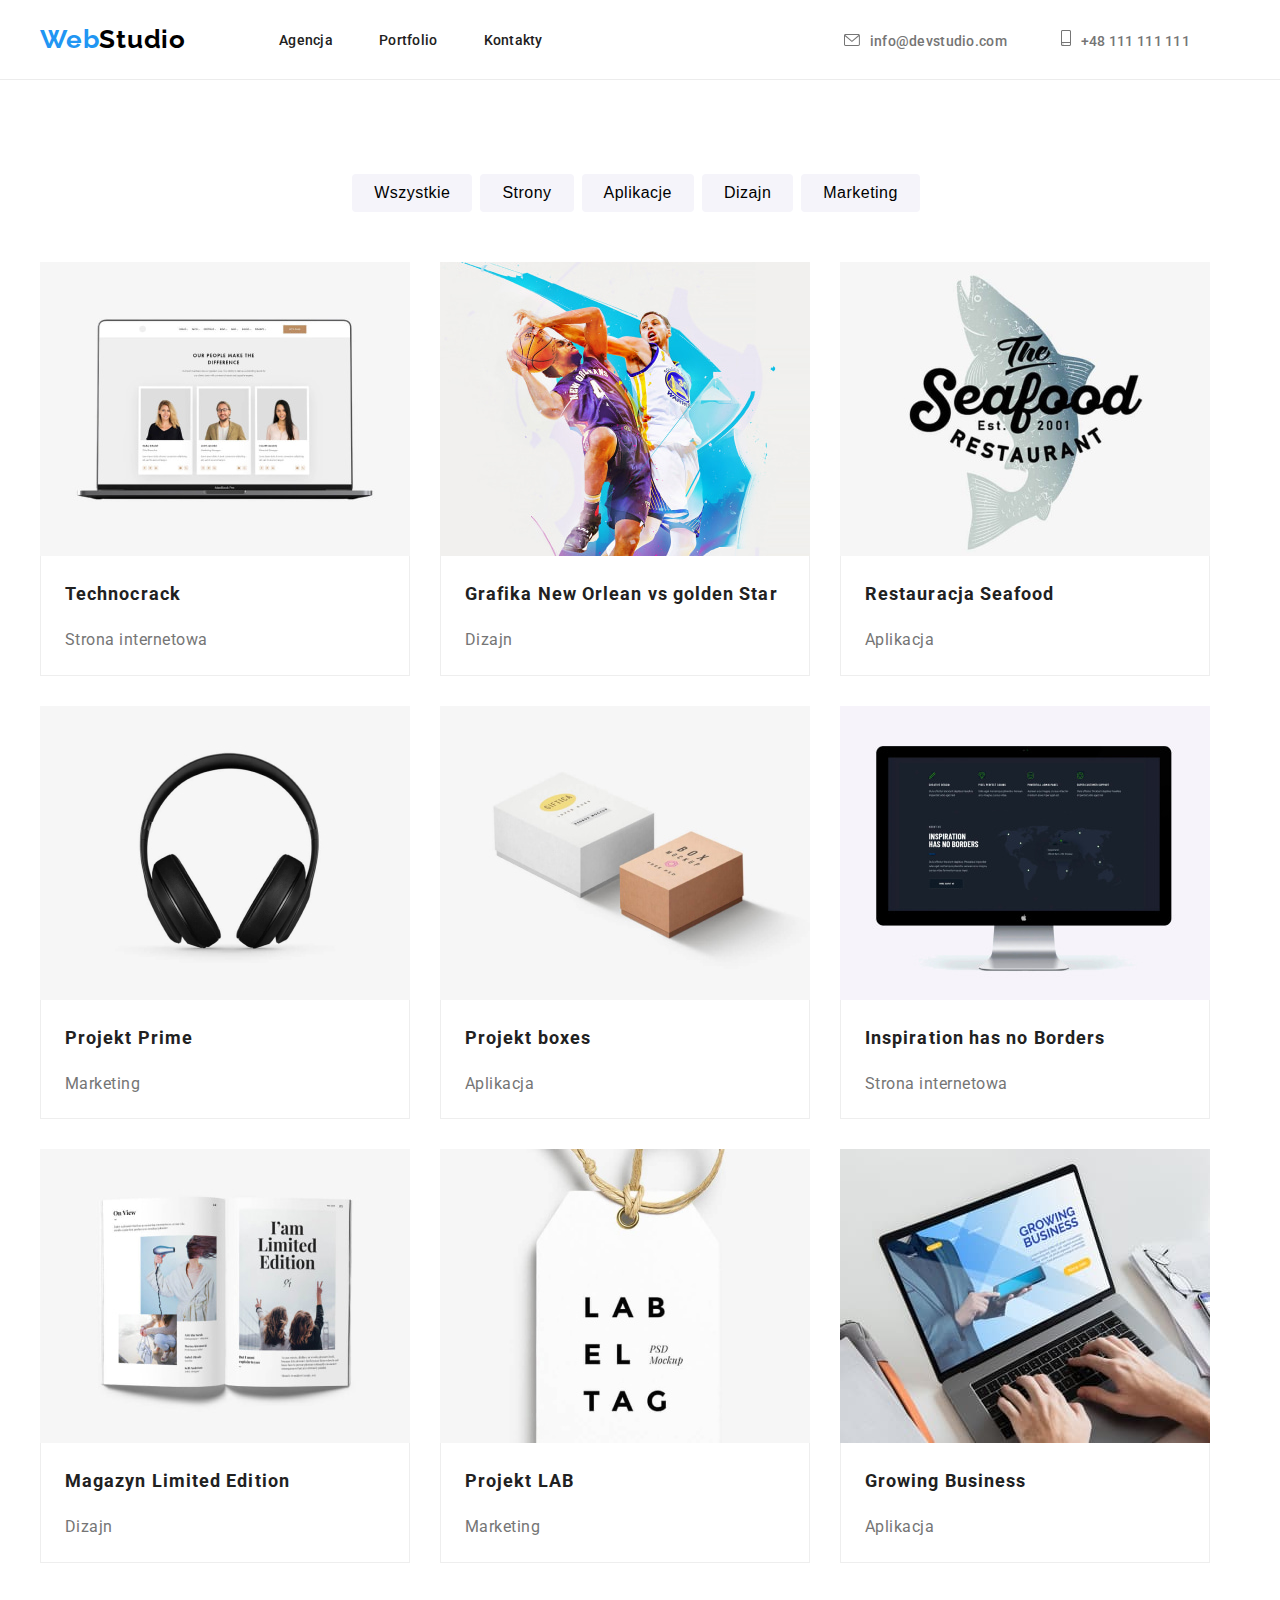
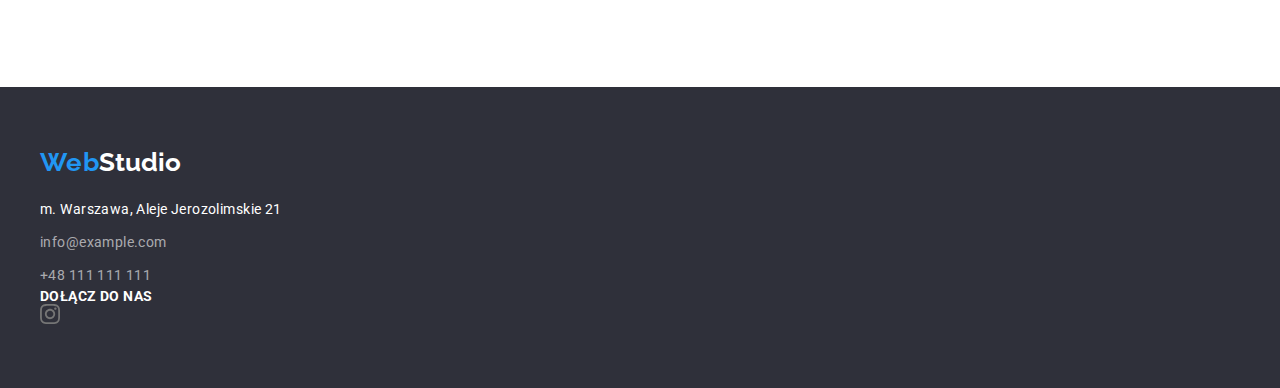
==== portfolio.html @ 7cba8c5f "first version" ====
<!DOCTYPE html>
<html lang="en">
<head>
    <meta charset="UTF-8">
    <meta http-equiv="X-UA-Compatible" content="IE=edge">
    <meta name="viewport" content="width=device-width, initial-scale=1.0">
    <link rel="preconnect" href="https://fonts.googleapis.com">
    <link rel="preconnect" href="https://fonts.gstatic.com" crossorigin>
    <link href="https://fonts.googleapis.com/css2?family=Raleway:wght@700&family=Roboto:wght@400;500;700;900&display=swap"
        rel="stylesheet">
    <link rel="stylesheet" href="https://cdnjs.cloudflare.com/ajax/libs/modern-normalize/2.0.0/modern-normalize.min.css"
        integrity="sha512-4xo8blKMVCiXpTaLzQSLSw3KFOVPWhm/TRtuPVc4WG6kUgjH6J03IBuG7JZPkcWMxJ5huwaBpOpnwYElP/m6wg=="
        crossorigin="anonymous" referrerpolicy="no-referrer" />
        <style>
           body {
                font-family: 'Roboto', sans-serif;
                color: rgba(33, 33, 33, 1)
            }
        </style> 
    <title>Portfolio</title>
    <link href="./css/styles.css" rel="stylesheet">
</head>
<body>
    <header class="header-line">
        <div class="container">
        <div class="menu-container">
<nav class="menu-nav">
    <a href="./index.html" class="link"><span class="logo">Web</span><span class="logo-header">Studio</span></a>
    <ul class="menu-nav-list list">
        <li class="menu-nav-item"><a href="./index.html" class="menu-nav-link">Agencja</a></li>
        <li class="menu-nav-item"><a href="./portfolio.html" class="menu-nav-link">Portfolio</a></li>
        <li class="menu-nav-item"><a href="#" class="menu-nav-link">Kontakty</a></li>
    </ul>
</nav>
<ul class="menu-contact list">
<li class="menu-contact-item">
<a href="mailto:info@devstudio.com" class="menu-contact-link">
<svg class="menu-icon" width="16" height="12">
    <use href="/images/icons.svg#icon-envelope"></use>
</svg>info@devstudio.com</a>
</li>

<li class="menu-contact-item">
    <a href="tel:+48111111111" class="menu-contact-link">
<svg class="menu-icon" width="10" height="16">
    <use href="./images/icons.svg#icon-smartphone"></use>
    </svg>+48 111 111 111</a>
</li>
</ul>
</div>
     </div>
</header>
<!--hero -->
    <main>  
        <div class="container">
        <section class="portfolio-img section">
        <div class="buttons">
            <ul class="button-nav list">
                <li class="button-item"><button type="button" class="buttons-portfolio">Wszystkie</button></li>
                <li class="button-item"><button type="button" class="buttons-portfolio">Strony</button></li>
                <li class="button-item"><button type="button" class="buttons-portfolio">Aplikacje</button></li>
                <li class="button-item"><button type="button" class="buttons-portfolio">Dizajn</button></li>
                <li class="button-item"><button type="button" class="buttons-portfolio">Marketing</button></li>
            </ul>
</div>
<ul class="site-navigation list">
    <li>
        <figure class="portfolio-img-containers list">
        <img src="./images/header/technocrack.jpg" alt="laptop" width="370" height="294">
        <figcaption class="figcaption-item"> 
        <h3 class="figcaption-title">Technocrack</h3>
            <p class="paragraph-portfolio">Strona internetowa</p>
            </figcaption>
            </figure>
    </li>
    <li>
        <figure class="portfolio-img-containers list">
        <img src="./images/header/graphic.jpg" alt="grafika" width="370" height="294">
        <figcaption class="figcaption-item">
            <h3 class="figcaption-title">Grafika New Orlean vs golden Star</h3>
            <p class="paragraph-portfolio">Dizajn</p>
            </figcaption>
            </figure>
    </li>
    <li>
        <figure class="portfolio-img-containers list">
        <img src="./images/header/seafood.jpg" alt="logo restauracji" width="370" height="294">
        <figcaption class="figcaption-item">
            <h3 class="figcaption-title">Restauracja Seafood</h3>
            <p class="paragraph-portfolio">Aplikacja</p>
            </figcaption>
            </figure>
    </li>
    <li>
    <figure class="portfolio-img-containers list">
        <img src="./images/header/project-prime.jpg" alt="słuchawki" width="370" height="294">
        <figcaption class="figcaption-item">
            <h3 class="figcaption-title">Projekt Prime</h3>
            <p class="paragraph-portfolio">Marketing</p>
            </figcaption>
            </figure>
    </li>
    <li>
        <figure class="portfolio-img-containers list">
        <img src="./images/header/project-boxes.jpg" alt="pudełka" width="370" height="294">
        <figcaption class="figcaption-item">
            <h3 class="figcaption-title">Projekt boxes</h3>
            <p class="paragraph-portfolio">Aplikacja</p>
            </figcaption>
            </figure>
    </li>
    <li>
        <figure class="portfolio-img-containers list">
        <img src="./images/header/inspiration.jpg" alt="monitor" width="370" height="294">
        <figcaption class="figcaption-item">
            <h3 class="figcaption-title">Inspiration has no Borders</h3>
            <p class="paragraph-portfolio">Strona internetowa</p>
            </figcaption>
            </figure>
    </li>
    <li>
        <figure class="portfolio-img-containers list">
        <img src="./images/header/magazyn.jpg" alt="ksiąźka" width="370" height="294">
        <figcaption class="figcaption-item">
            <h3 class="figcaption-title">Magazyn Limited Edition</h3>
           <p class="paragraph-portfolio">Dizajn</p>
            </figcaption>
            </figure>
    </li>
    <li>
        <figure class="portfolio-img-containers list">
        <img src="./images/header/project.jpg" alt="logo na kartce" width="370" height="294">
        <figcaption class="figcaption-item">
            <h3 class="figcaption-title">Projekt LAB</h3>
            <p class="paragraph-portfolio">Marketing</p>
            </figcaption>
            </figure>
    </li>
    <li>
        <figure class="portfolio-img-containers list">
        <img src="./images/header/growing.jpg" alt="pisanie na laptopie" width="370" height="294">
        <figcaption class="figcaption-item">
            <h3 class="figcaption-title">Growing Business</h3>
            <p class="paragraph-portfolio">Aplikacja</p>
            </figcaption>
            </figure>
    </li>
</ul>
    </section>
    
    </main>
    <footer>
        <div class="container">
        <a href="./index.html"><span class="logo">Web</span><span class="logo-footer">Studio</span></a>
        <address>
        <ul class="footer-contact">
            <li class="footer-item"><a href="https://goo.gl/maps/dJ92y6GsQ9tfoDRQ7" class="last-line-adress" target="_blank">m. Warszawa, Aleje Jerozolimskie 21</a></li>
            <li class="footer-item"><a href="mailto:info@example.com" class="last-line">info@example.com</a></li>
            <li class="footer-item"><a href="tel:+48111111111" class="last-line">+48 111 111 111</a></li>
        </ul>
    </address>
    <div class="join-us">DOŁĄCZ DO NAS</div>
    <svg class="menu-icon" width="20" height="20">
        <use href="/images/icons.svg#icon-instagram-2"></use>
    </div>
</footer>
</body>
</html>
---- css/styles.css ----
* {
   margin: 0;
   padding: 0;
}

*,
*::before,
*::after {
   box-sizing: border-box;
}

:root {
   --main-background: rgba(255,255,255, 1);
   --focus-color: rgba(33, 150, 243, 1);
   --second-line-color: rgba(117, 117, 117, 1);
   --button-background: rgba(245, 244, 250, 1);
   --footer-color:  rgba(47, 48, 58, 1);
}

.body {
   font-family: 'Roboto', sans-serif;
   color: rgba(33, 33, 33, 1);
   --main-background: rgba(255, 255, 255, 1);
}

   .h1, h2, h3, h4, h5, h6, p {
      margin: 0;
}

.img {
   display: block;
   max-width: 100%;
   height: auto;
}

.list {
   list-style: none;
   padding-left: 0;
   margin: 0;
}

a:link {
   text-decoration: inherit;
}

.container {
max-width: 1200px;
margin: 0 auto;
}

.section {
   padding-top: 94px;
   padding-bottom: 94px;
}

/* nawigacja strony i kontakty =======================*/

.logo {
color: var(--focus-color);
font-family: 'Raleway';
font-weight: 700;
font-size: 26px;
line-height: 1.2;
letter-spacing: 0.03em;
}

.logo-header {
font-family: 'Raleway';
font-weight: 700;
font-size: 26px;
line-height: 1.2;
color: #000000;
letter-spacing: 0.03em;
margin-right: 93px
}

.header-line {
background: var(--main-background);
border-bottom: #ececec solid 1px;
}

.menu-container {
display: flex;
align-items: center;
padding-top: 24px;
padding-bottom: 24px;
}

.menu-nav {
display: flex;
margin-right: auto;
}

.menu-nav-list {
display: flex;
align-items: center;
flex-wrap: wrap;
}

.menu-nav-item {
margin-right: 46px;
display: inline;
}

.menu-contact-item {
margin-right: 50px;
display: inline;
}

.menu-nav-link {
font-weight: 500;
font-size: 14px;
line-height: 1.1;
letter-spacing: 0.02em;
color: #212121;
}

.menu-contact-link {
   text-decoration: inherit;
   font-weight: 500;
   font-size: 14px;
   line-height: 1.1;
   letter-spacing: 0.02em;
   color: var(--second-line-color)
}

   .menu-nav-link:hover, 
   .menu-nav-link:focus,
   .menu-contact-link:hover,
   .menu-contact-link:focus,

.menu-icon {
display: inline-block;
margin-right: 10px;
fill: var(--second-line-color)
}

/* webstudio =====================*/


.hero-container {
   background: var(--footer-color);
   height: 600px;
}

.h1-webstudio {
   font-weight: 900;
   font-size: 44px;
   line-height: 1.4;
   text-align: center;
   letter-spacing: 0.06em;
   white-space: wrap;
   max-width: 696px;
   margin: 0 auto;
   margin-top: 100px;
   color: var(--main-background);
}

.button-webstudio {
font-weight: 700;
font-size: 16px;
line-height: 1.8;
cursor: pointer;
text-align: center;
margin: 0 auto;
margin-top: 30px;
padding: 10px 41px;
letter-spacing: 0.06em;
border-radius: 4px;
box-shadow: 0px 4px 4px rgba(0, 0, 0, 0.15);
background: var(--button-background); 
}

.button-webstudio:hover {
   color: var(--main-background);
   background: var(--focus-color);
}

.button-position {
display: flex;
justify-content: center;
text-align: center;

}

.features {
   padding-bottom: 0;
}

.features-list {
   display: flex;
}

.features-title {
   font-weight: 700;
   font-size: 18px;
   line-height: 1.5;
   letter-spacing: 0.03em;
   margin-bottom: 10px;
}

.features-list {
   display: flex;
}

.features-items {
   margin-right: 30px;
}

.paragraph-index {
font-family: 'Roboto';
   font-style: normal;
   font-weight: 400;
   font-size: 14px;
   line-height: 1.7;
   letter-spacing: 0.03em;
   color: var(--second-line-color)
}

.list-img {
display: flex; 
   }   
/* about + img index ====================================== */

.about-title {
   font-weight: 700;
   font-size: 36px;
   line-height: 1.2;
   text-align: center;
   letter-spacing: 0.03em;
   margin-bottom: 50px;
}

.list-img {
   display: flex;
}

.about-img {
 margin-right: 30px;
list-style-type: none;
}

/* team ====================================== */

.team {
   background: rgba(245, 244, 250, 1);
   align-items: center;
   justify-content: center;
}

.team-title {
font-weight: 700;
   font-size: 36px;
   line-height: 1.7;
   text-align: center;
   letter-spacing: 0.03em;
   margin-bottom: 50px
}

.team-list {
   display: flex
}

.index-team-containers {
margin-right: 30px;
display: flex;
flex-direction: column;
}

.figcaption-team {
box-shadow: 0px 1px 3px rgba(0, 0, 0, 0.12), 
0px 1px 1px rgba(0, 0, 0, 0.14), 
0px 2px 1px rgba(0, 0, 0, 0.2);
border-radius: 0px 0px 4px 4px;
padding-top: 30px;
padding-bottom: 30px
}

.index-team-name {
   font-family: 'Roboto';
   font-weight: 500;
   font-size: 16px;
   line-height: 1.2;
   text-align: center;
   letter-spacing: 0.03em;
}

.index-team-position {
font-family: 'Roboto';
   font-weight: 400;
   font-size: 16px;
   line-height: 1.2;
   text-align: center;
   letter-spacing: 0.03em;
   margin-top: 10px;
   color: var(--second-line-color)
}

/* buttons, img, portfolio ======================*/ 

.paragraph-portfolio {
   font-weight: 400;
   font-size: 16px;
   line-height: 1.8;
   margin-top: 14px;
   letter-spacing: 0.03em;
   color: var(--second-line-color);
   }


.buttons-portfolio {
   font-weight: 500;
   font-size: 16px;
   line-height: 1.6;
   text-align: center;
   letter-spacing: 0.03em;
   margin: 0 auto;
   padding: 6px 22px;
   cursor: pointer;
   border-radius: 4px;
   border: 0;
   background: var(--button-background); 
}

.buttons-portfolio:hover {
   color: var(--main-background);
   background: var(--focus-color);
}

.button-nav {
   display: flex;
   justify-content: center;
   align-items: center;
   flex-wrap: wrap;
   margin-bottom: 50px;
}

.button-item {
   margin-right: 8px;
}

/* portfolio images ============= */

.site-navigation {
   display: flex;
   flex-wrap: wrap;
}

.portfolio-img-containers {
display: flex;
flex-direction: column;
margin-bottom: 30px;
margin-right: 30px;

}
.figcaption-item {
   padding: 20px 24px;
   border-right: 1px solid #eeeeee;
   border-bottom: 1px solid #eeeeee;
   border-left: 1px solid #eeeeee;
}

.figcaption-title {
   font-weight: 700;
   font-size: 18px;
   line-height: 2;
   letter-spacing: 0.06em;
   color: rgba(33, 33, 33, 1)
}

/* stopka =======================================*/


footer {
   background: var(--footer-color);
   padding-top: 60px;
   padding-bottom: 60px;
}

.logo-footer {
   font-family: 'Raleway';
   font-weight: 700;
   font-size: 26px;
   line-height: 1.2;
   letter-spacing: 0,03em;
   color: var(--main-background)
}

.last-line {
font-style: normal;
font-weight: 400;
font-size: 14px;
line-height: 1.7;
letter-spacing: 0.03em;
color: rgba(255, 255, 255, 0.6);
}

.last-line:hover, 
.last-line:focus {
color: var(--focus-color)
}

.last-line-adress {
font-style: normal;
font-weight: 400;
font-size: 14px;
line-height: 1.7;
letter-spacing: 0.03em;
color: var(--main-background);
}

.last-line-adress:hover,
.last-line:focus {
color: var(--focus-color);
   }

.footer-contact {
   margin-top: 20px;
   list-style-type: none;
  
}

.footer-item {
      margin-top: 9px;
   }

.footer-item:first-child {
         margin-top: 0px;
      }

.join-us {
   font-style: normal;
   font-weight: 700;
   font-size: 14px;
   line-height: 16px;
   letter-spacing: 0.03em;
   color: var(--main-background)
}
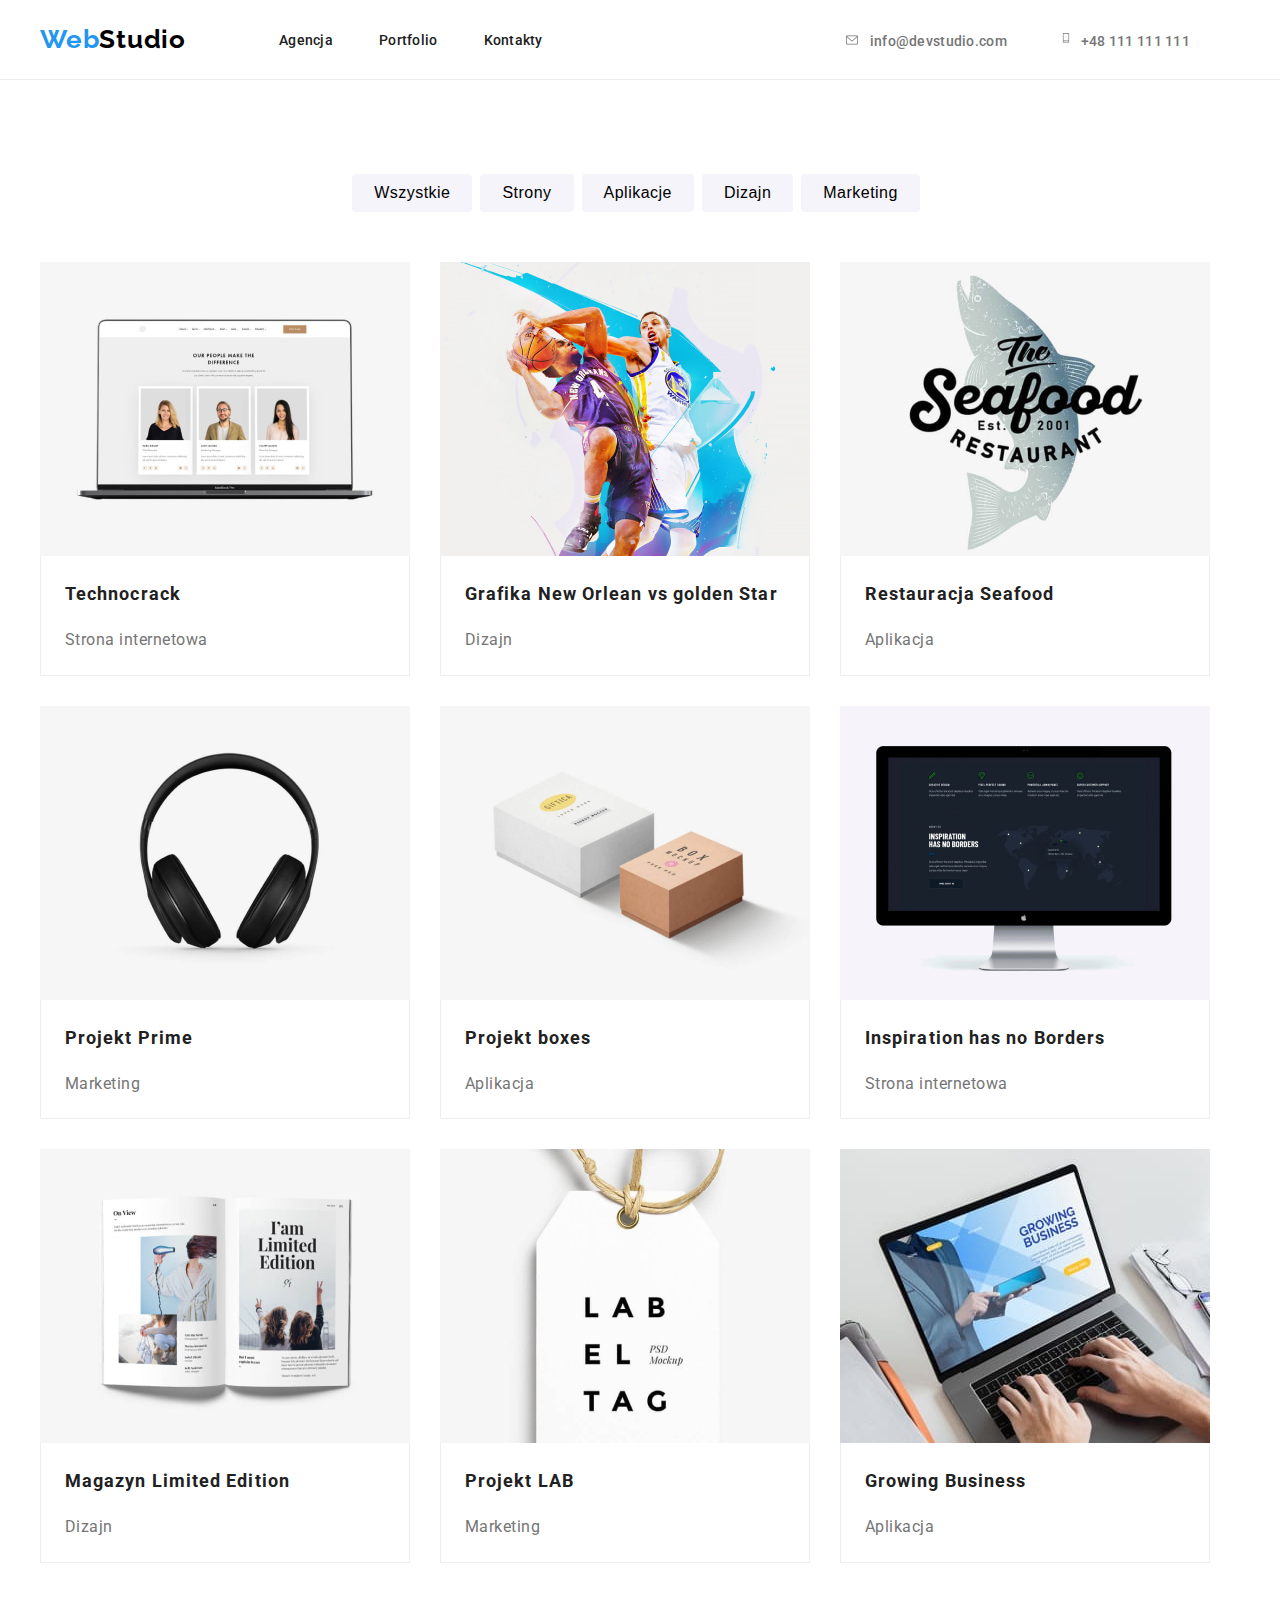
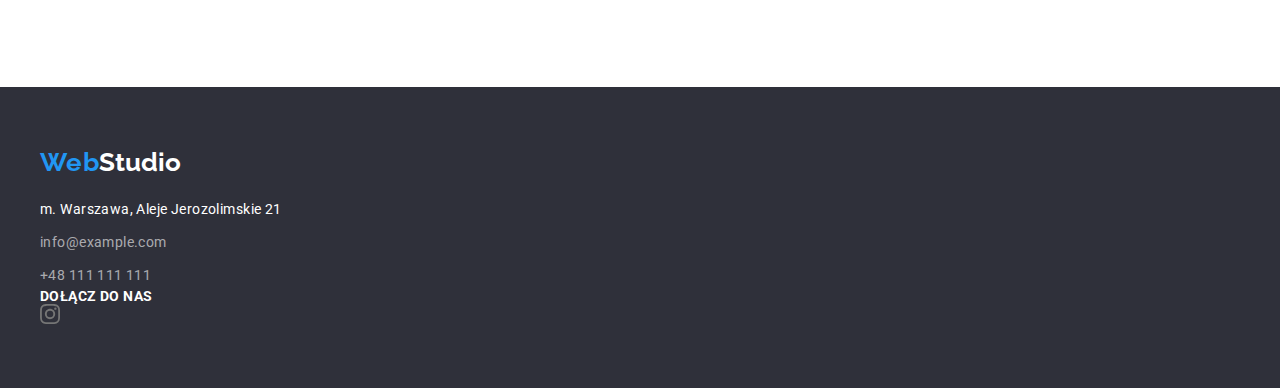
==== commit ac82b8fa: "icons" ====
--- a/portfolio.html
+++ b/portfolio.html
@@ -36,14 +36,14 @@
 <li class="menu-contact-item">
 <a href="mailto:info@devstudio.com" class="menu-contact-link">
 <svg class="menu-icon" width="16" height="12">
-    <use href="/images/icons.svg#icon-envelope"></use>
+    <use href="/images/icons.svg#icon-envelope1"></use>
 </svg>info@devstudio.com</a>
 </li>
 
 <li class="menu-contact-item">
     <a href="tel:+48111111111" class="menu-contact-link">
 <svg class="menu-icon" width="10" height="16">
-    <use href="./images/icons.svg#icon-smartphone"></use>
+    <use href="./images/icons.svg#icon-contact-mobile"></use>
     </svg>+48 111 111 111</a>
 </li>
 </ul>
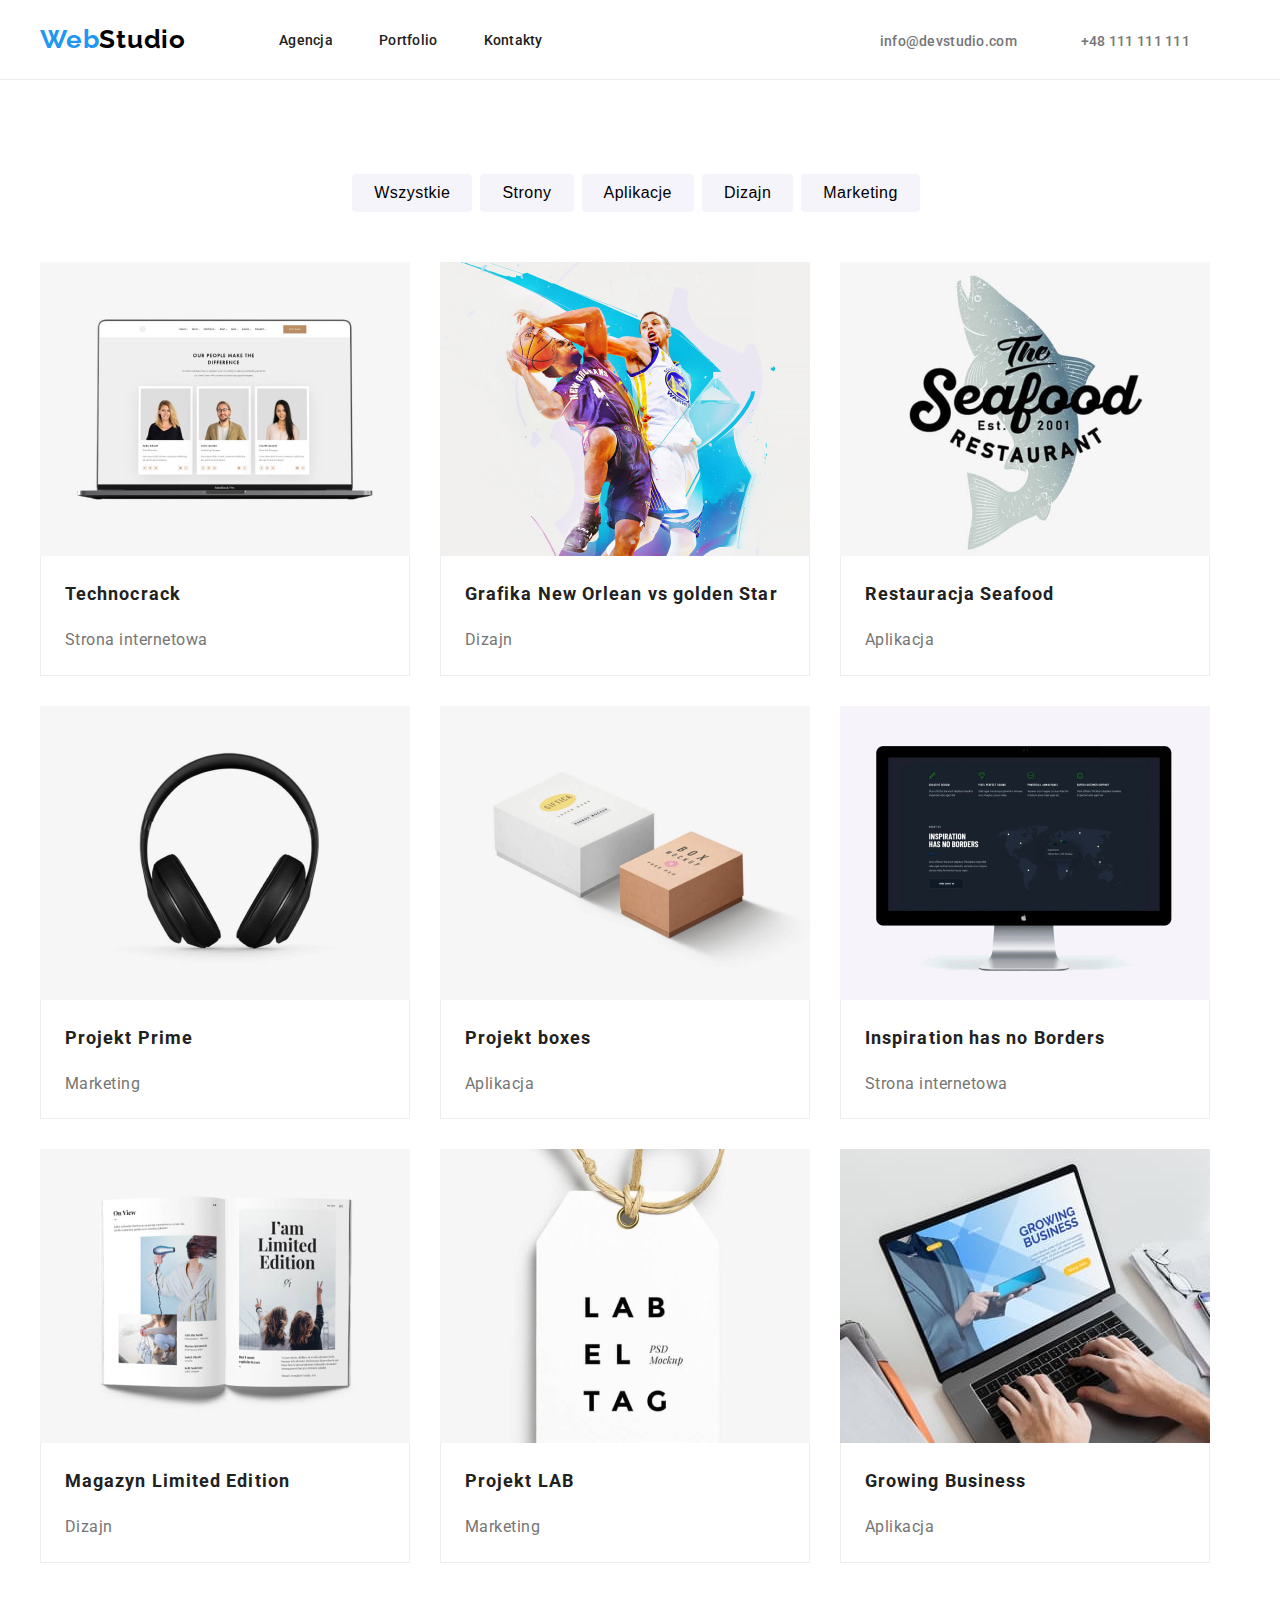
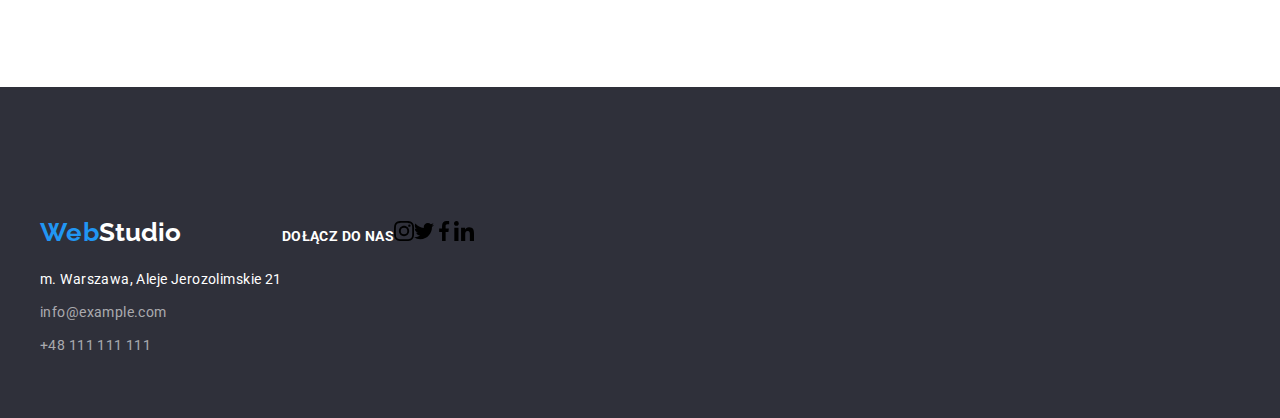
==== commit 0db70df5: "version 2" ====
--- a/portfolio.html
+++ b/portfolio.html
@@ -36,7 +36,7 @@
 <li class="menu-contact-item">
 <a href="mailto:info@devstudio.com" class="menu-contact-link">
 <svg class="menu-icon" width="16" height="12">
-    <use href="/images/icons.svg#icon-envelope1"></use>
+    <use href="./images/icons.svg#icon-envelope1"></use>
 </svg>info@devstudio.com</a>
 </li>
 
@@ -150,7 +150,8 @@
     
     </main>
     <footer>
-        <div class="container">
+        <div class="footer-flex container">
+            <div class="footer-style">
         <a href="./index.html"><span class="logo">Web</span><span class="logo-footer">Studio</span></a>
         <address>
         <ul class="footer-contact">
@@ -159,10 +160,33 @@
             <li class="footer-item"><a href="tel:+48111111111" class="last-line">+48 111 111 111</a></li>
         </ul>
     </address>
-    <div class="join-us">DOŁĄCZ DO NAS</div>
-    <svg class="menu-icon" width="20" height="20">
-        <use href="/images/icons.svg#icon-instagram-2"></use>
+            </div>
+
+    <h3 class="footer-social-title">DOŁĄCZ DO NAS</h3>
+    <ul class="footer-social-container list">
+        <li class="footer-social-icons">
+              <a class="footer-social-link" href=""><svg class="footer-social-icon" width="20" height="20">
+            <use href="./images/icons.svg#icon-instagram-2"></use>
+        </svg></a>
+    </li>
+        <li class="footer-social-icons">
+            <a class="footer-social-link"><svg class="footer-social-icon" width="20" height="20">
+            <use href="./images/icons.svg#icon-twitter-1"></use>
+        </svg></a>
+    </li>
+        <li class="footer-social-icons">
+            <a class="footer-social-link" href=""><svg class="footer-social-icon" width="20" height="20">
+            <use href="./images/icons.svg#icon-facebook-1"></use>
+        </svg></a>
+    </li>
+        <li class="footer-social-icons">
+            <a class="footer-social-link" href=""><svg class="footer-social-icon" width="20" height="20">
+                <use href="./images/icons.svg#icon-linkedin-1"></use>
+            </svg></a>
+        </li>
+    </ul>
     </div>
+        </div>
 </footer>
 </body>
 </html>--- a/css/styles.css
+++ b/css/styles.css
@@ -127,14 +127,13 @@
    .menu-nav-link:hover, 
    .menu-nav-link:focus,
    .menu-contact-link:hover,
-   .menu-contact-link:focus,
-
-.menu-icon {
-display: inline-block;
-margin-right: 10px;
-fill: var(--second-line-color)
-}
-
+   .menu-contact-link:focus {
+    color: var(--focus-color);
+   }
+
+   .menu-icon {
+   fill: transparent
+   }
 /* webstudio =====================*/
 
 
@@ -426,13 +425,40 @@
 
 .footer-item:first-child {
          margin-top: 0px;
-      }
-
-.join-us {
-   font-style: normal;
+ }
+
+.footer-flex {
+   display: flex;
+   align-items: baseline;
+}
+
+.footer-style {
+   margin-top: 70px
+}
+
+.footer-social-title {
    font-weight: 700;
    font-size: 14px;
-   line-height: 16px;
-   letter-spacing: 0.03em;
-   color: var(--main-background)
+   line-height: 1.14;
+   letter-spacing: 0.03em;
+   text-transform: uppercase;
+   color: var(--main-background);
+}
+
+.footer-social-container {
+   margin-top: 20px;
+   display: flex;
+   align-items: center;
+   justify-content: center
+}
+
+.footer-social-icon-item {
+   width: 44px;
+   height: 44px;
+   margin-right: 10px
+}
+
+.footer-social-link:hover,
+.footer-social-link:focus {
+   background-color: var(--focus-color)
 }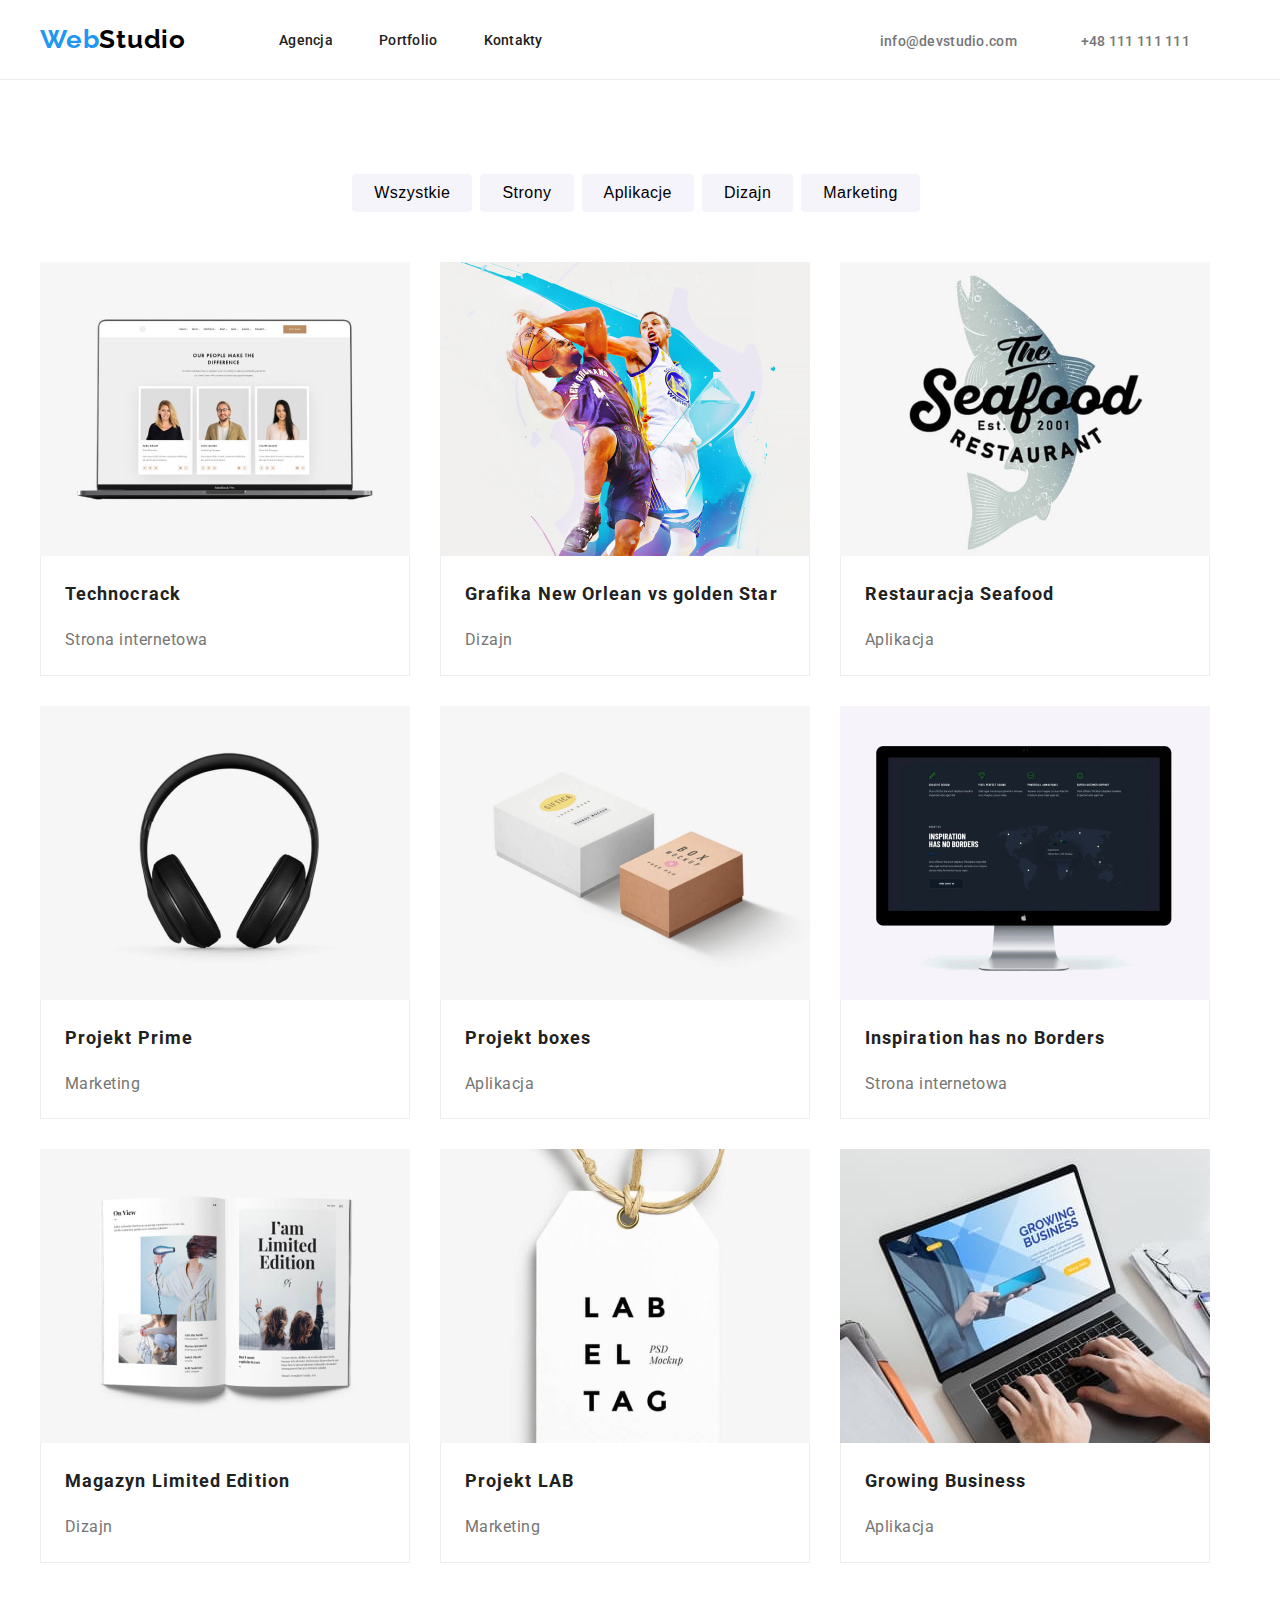
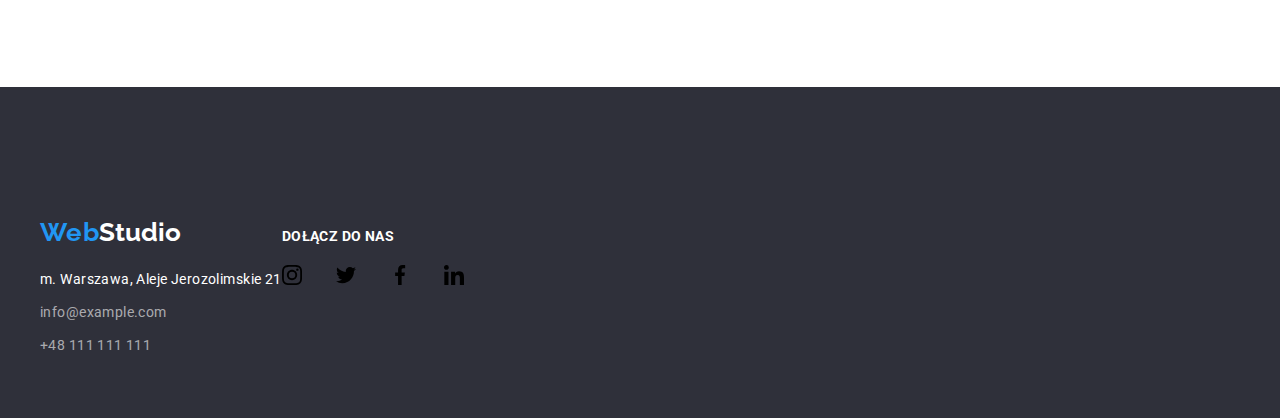
==== commit 98cef09b: "footer" ====
--- a/portfolio.html
+++ b/portfolio.html
@@ -161,7 +161,7 @@
         </ul>
     </address>
             </div>
-
+<div class="footer-social-div">
     <h3 class="footer-social-title">DOŁĄCZ DO NAS</h3>
     <ul class="footer-social-container list">
         <li class="footer-social-icons">
--- a/css/styles.css
+++ b/css/styles.css
@@ -445,6 +445,10 @@
    color: var(--main-background);
 }
 
+.footer-social-icons:last-child {
+   margin-right: 0;
+}
+
 .footer-social-container {
    margin-top: 20px;
    display: flex;
@@ -452,10 +456,19 @@
    justify-content: center
 }
 
-.footer-social-icon-item {
+.footer-social-icons {
    width: 44px;
    height: 44px;
    margin-right: 10px
+}
+
+.social-link {
+   fill: white;
+   width: 100%;
+   height: 100%;
+   display: flex;
+   align-items: center;
+   justify-content: center;
 }
 
 .footer-social-link:hover,
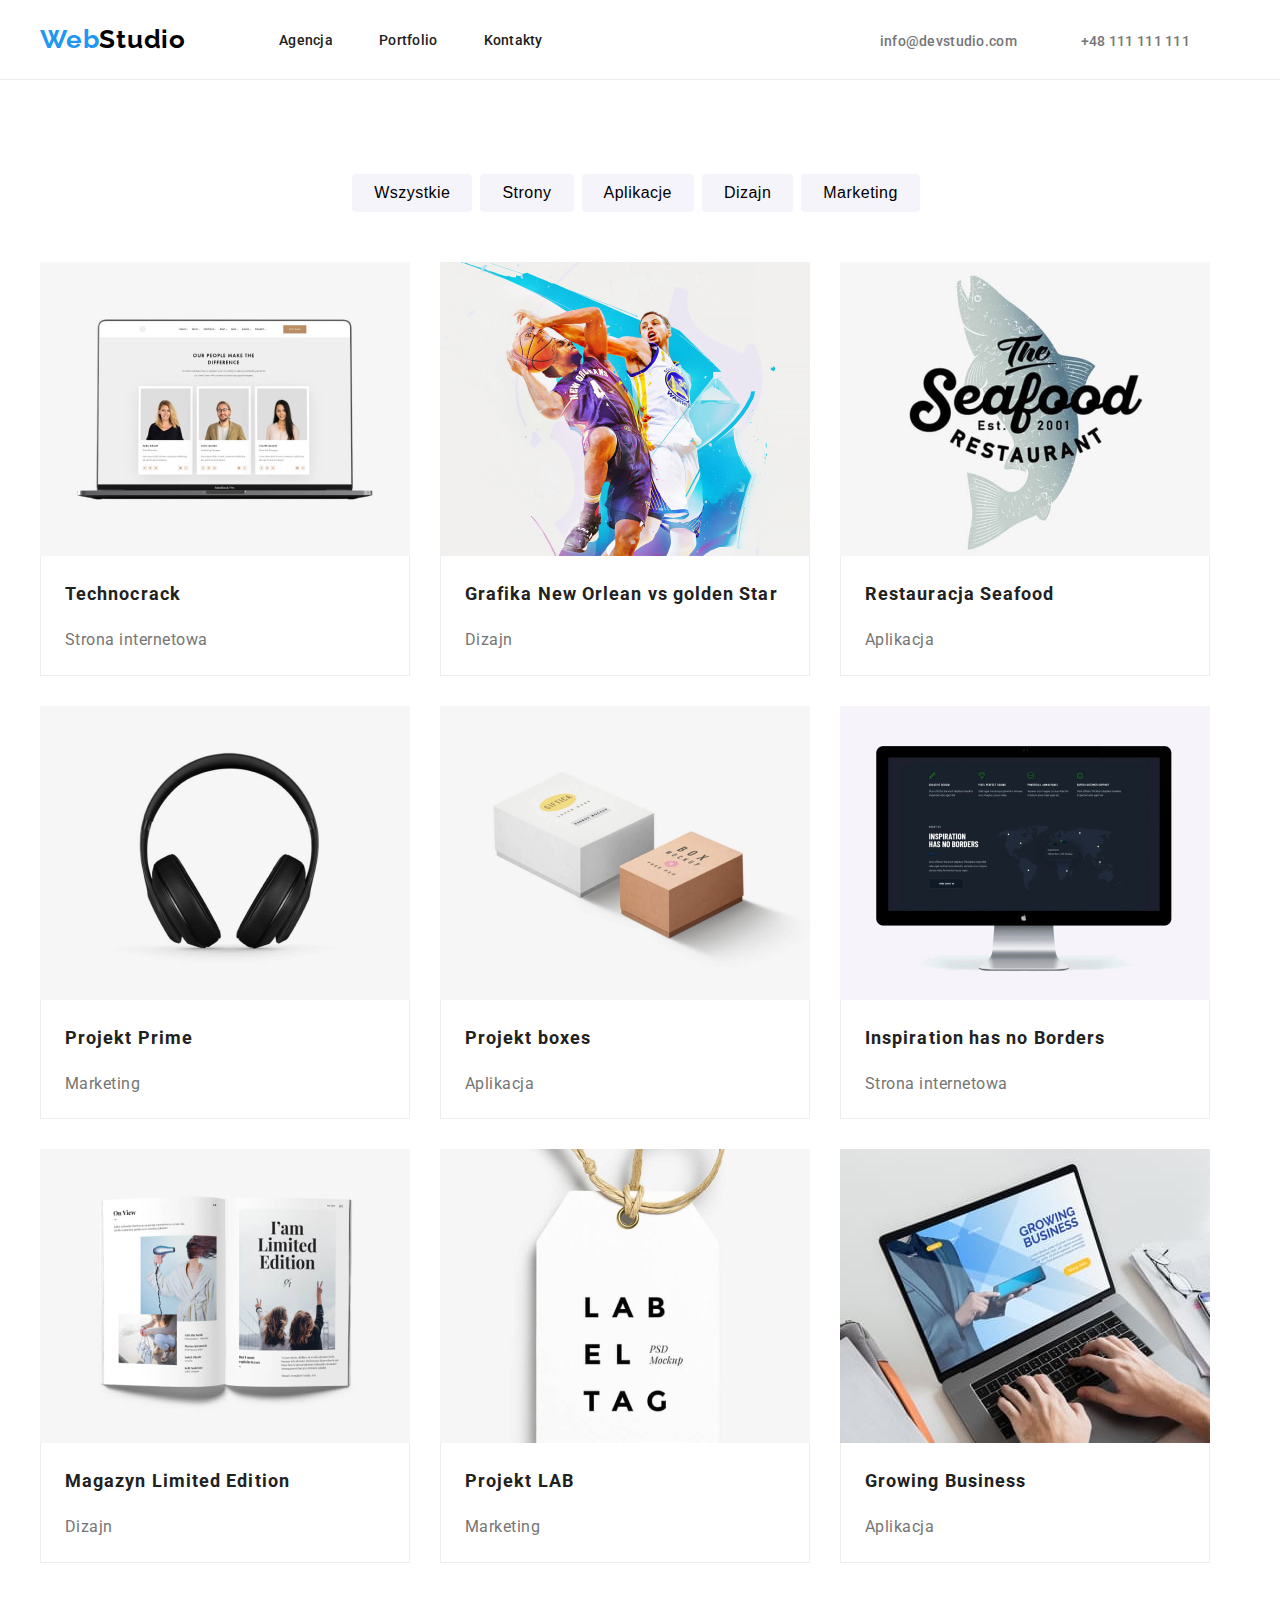
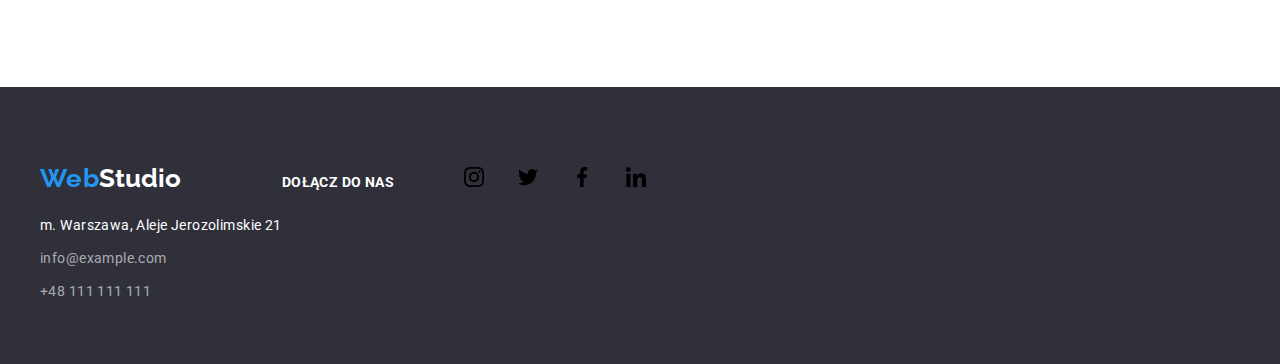
==== commit fe08675a: "footer 2" ====
--- a/portfolio.html
+++ b/portfolio.html
@@ -161,7 +161,6 @@
         </ul>
     </address>
             </div>
-<div class="footer-social-div">
     <h3 class="footer-social-title">DOŁĄCZ DO NAS</h3>
     <ul class="footer-social-container list">
         <li class="footer-social-icons">
--- a/css/styles.css
+++ b/css/styles.css
@@ -432,14 +432,11 @@
    align-items: baseline;
 }
 
-.footer-style {
-   margin-top: 70px
-}
-
 .footer-social-title {
    font-weight: 700;
    font-size: 14px;
    line-height: 1.14;
+   margin-right: 70px;
    letter-spacing: 0.03em;
    text-transform: uppercase;
    color: var(--main-background);
@@ -455,6 +452,8 @@
    align-items: center;
    justify-content: center
 }
+
+
 
 .footer-social-icons {
    width: 44px;
@@ -473,5 +472,6 @@
 
 .footer-social-link:hover,
 .footer-social-link:focus {
-   background-color: var(--focus-color)
+   background-color: var(--focus-color);
+   border-radius: 50%;
 }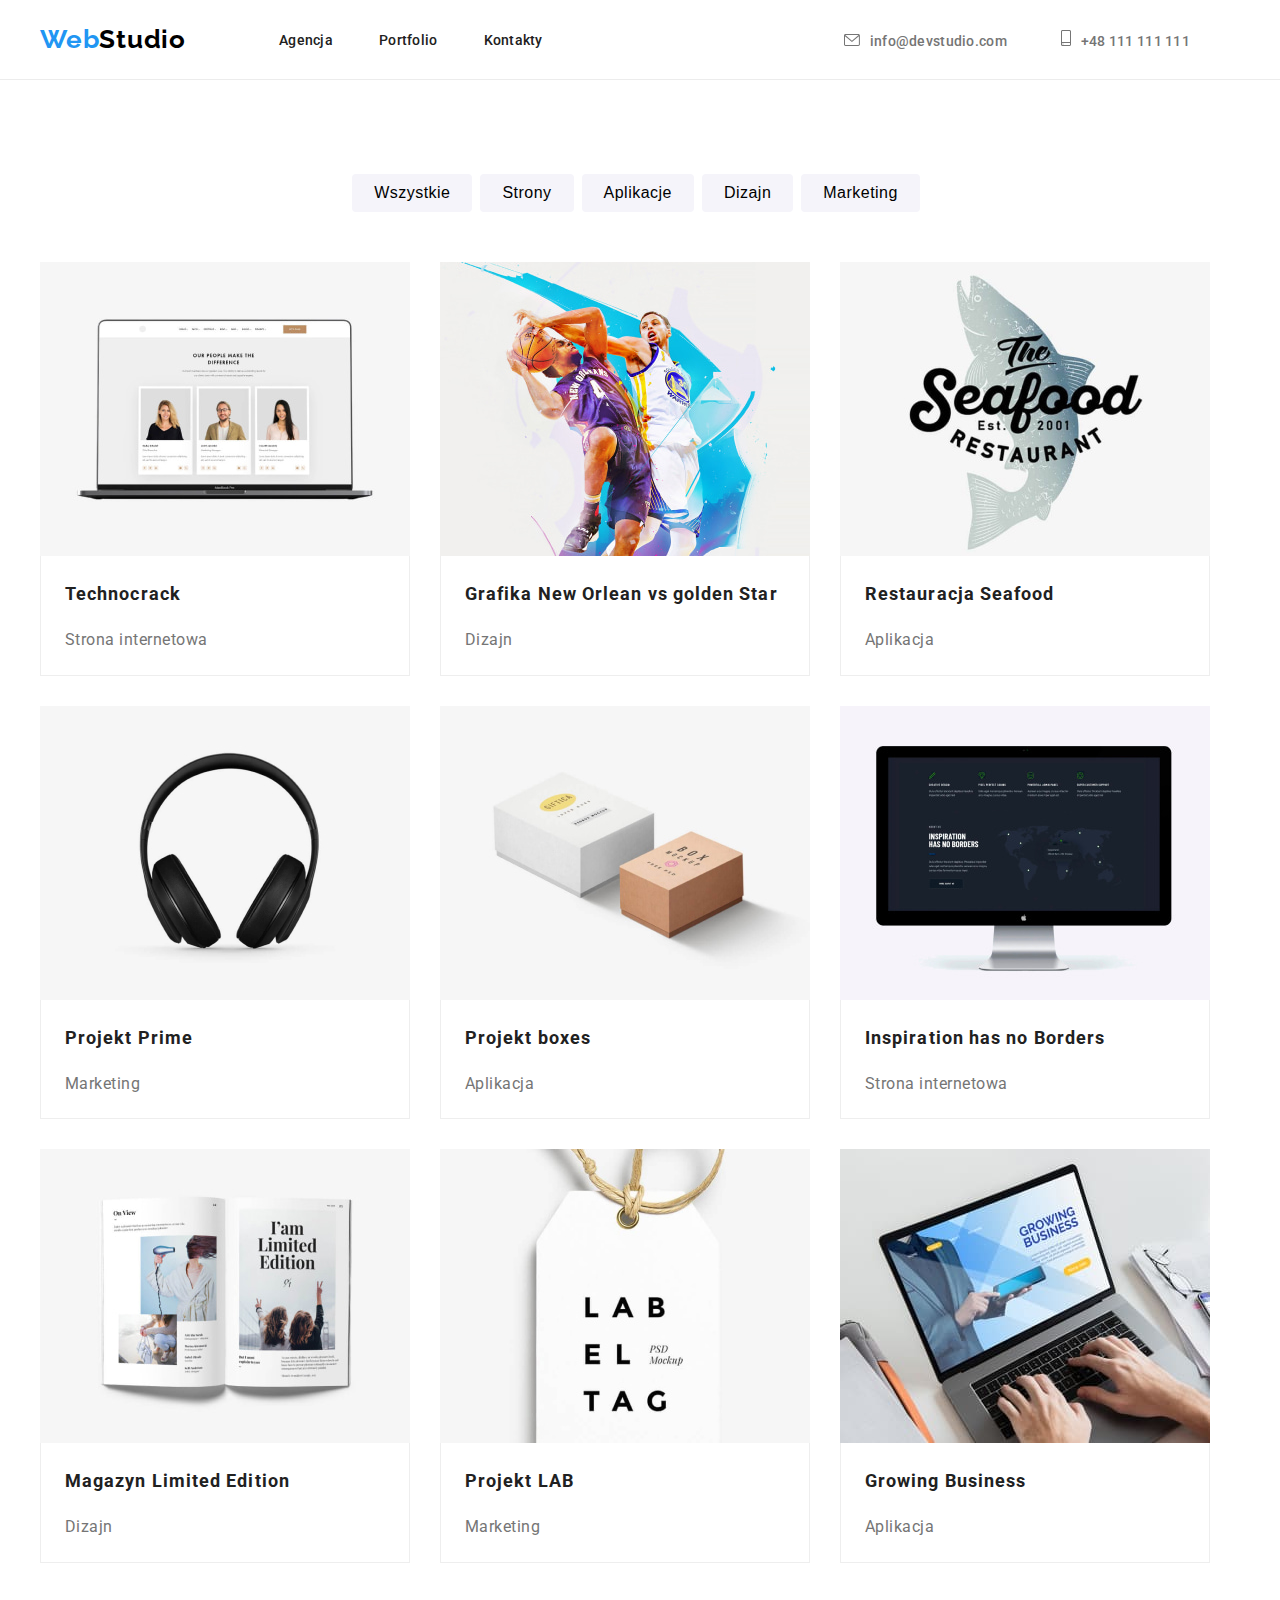
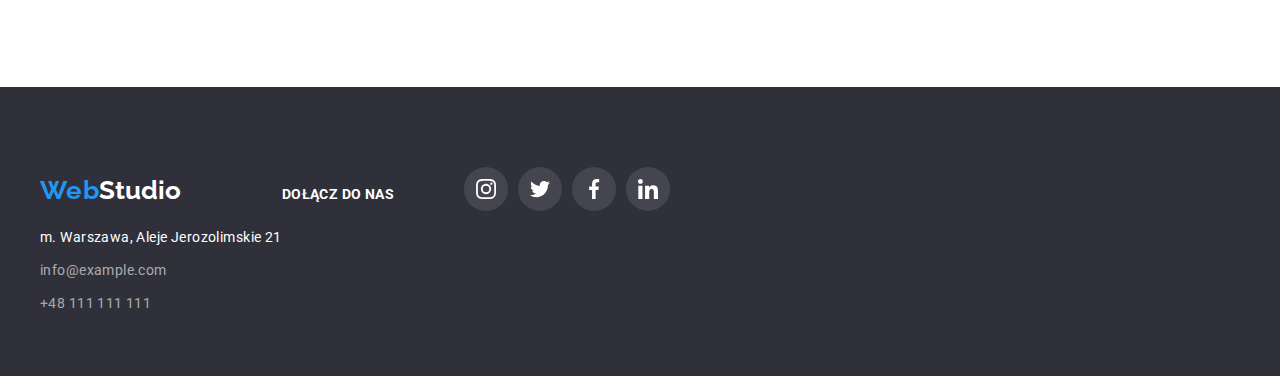
==== commit ebd8eef9: "icons" ====
--- a/portfolio.html
+++ b/portfolio.html
@@ -36,14 +36,14 @@
 <li class="menu-contact-item">
 <a href="mailto:info@devstudio.com" class="menu-contact-link">
 <svg class="menu-icon" width="16" height="12">
-    <use href="./images/icons.svg#icon-envelope1"></use>
+    <use href="./images/icons.svg#icon-envelope"></use>
 </svg>info@devstudio.com</a>
 </li>
 
 <li class="menu-contact-item">
     <a href="tel:+48111111111" class="menu-contact-link">
 <svg class="menu-icon" width="10" height="16">
-    <use href="./images/icons.svg#icon-contact-mobile"></use>
+    <use href="./images/icons.svg#icon-smartphone"></use>
     </svg>+48 111 111 111</a>
 </li>
 </ul>
@@ -165,22 +165,22 @@
     <ul class="footer-social-container list">
         <li class="footer-social-icons">
               <a class="footer-social-link" href=""><svg class="footer-social-icon" width="20" height="20">
-            <use href="./images/icons.svg#icon-instagram-2"></use>
+            <use href="./images/icons.svg#icon-instagram2"></use>
         </svg></a>
     </li>
         <li class="footer-social-icons">
             <a class="footer-social-link"><svg class="footer-social-icon" width="20" height="20">
-            <use href="./images/icons.svg#icon-twitter-1"></use>
+            <use href="./images/icons.svg#icon-twitter1"></use>
         </svg></a>
     </li>
         <li class="footer-social-icons">
             <a class="footer-social-link" href=""><svg class="footer-social-icon" width="20" height="20">
-            <use href="./images/icons.svg#icon-facebook-1"></use>
+            <use href="./images/icons.svg#icon-facebook1"></use>
         </svg></a>
     </li>
         <li class="footer-social-icons">
             <a class="footer-social-link" href=""><svg class="footer-social-icon" width="20" height="20">
-                <use href="./images/icons.svg#icon-linkedin-1"></use>
+                <use href="./images/icons.svg#icon-linkedin1"></use>
             </svg></a>
         </li>
     </ul>
--- a/css/styles.css
+++ b/css/styles.css
@@ -124,6 +124,11 @@
    color: var(--second-line-color)
 }
 
+.menu-icon {
+   fill: currentColor;
+   margin-right: 10px;
+}
+
    .menu-nav-link:hover, 
    .menu-nav-link:focus,
    .menu-contact-link:hover,
@@ -131,9 +136,6 @@
     color: var(--focus-color);
    }
 
-   .menu-icon {
-   fill: transparent
-   }
 /* webstudio =====================*/
 
 
@@ -453,7 +455,16 @@
    justify-content: center
 }
 
-
+.footer-social-link {
+fill: var(--main-background);
+   background-color: rgba(255, 255, 255, 0.1);
+   border-radius: 50%;
+   width: 100%;
+   height: 100%;
+   display: flex;
+   align-items: center;
+   justify-content: center;
+}
 
 .footer-social-icons {
    width: 44px;
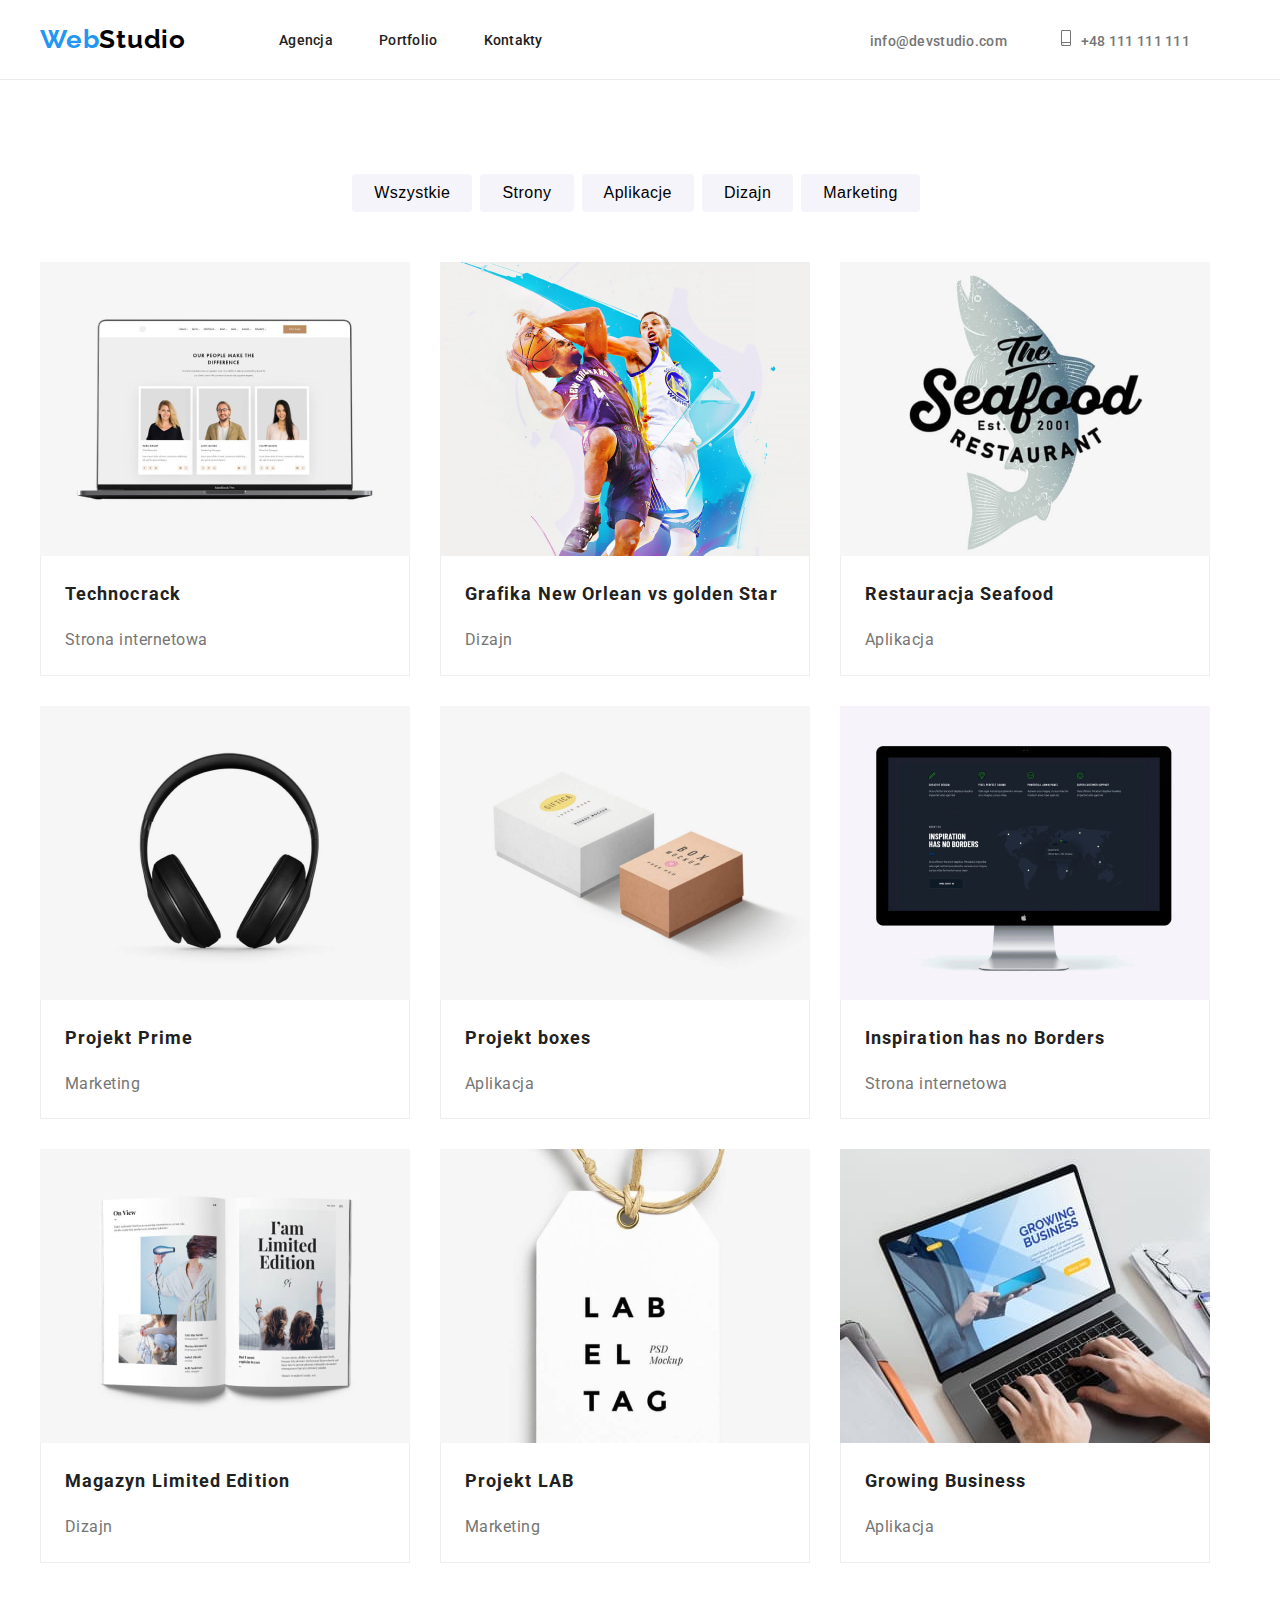
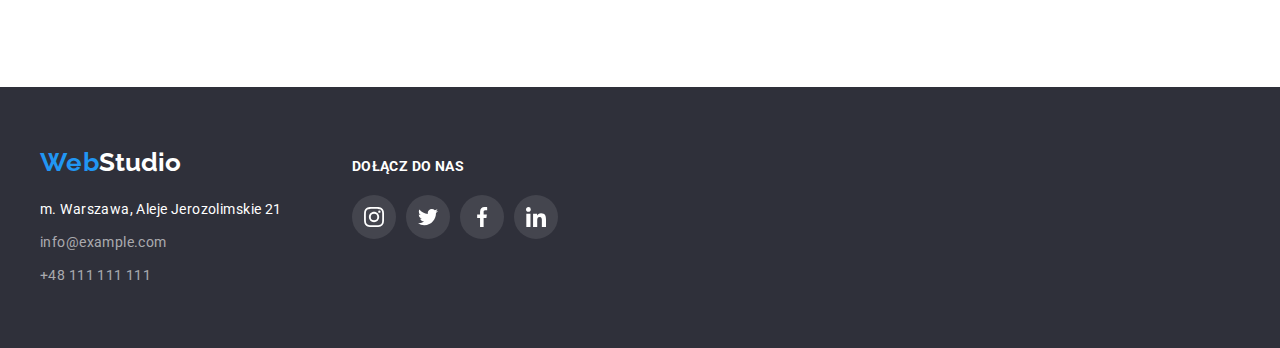
==== commit e3bb7e87: "portfolio" ====
--- a/portfolio.html
+++ b/portfolio.html
@@ -36,7 +36,7 @@
 <li class="menu-contact-item">
 <a href="mailto:info@devstudio.com" class="menu-contact-link">
 <svg class="menu-icon" width="16" height="12">
-    <use href="./images/icons.svg#icon-envelope"></use>
+    <use href=".icons.svg#icon-envelope"></use>
 </svg>info@devstudio.com</a>
 </li>
 
@@ -151,7 +151,7 @@
     </main>
     <footer>
         <div class="footer-flex container">
-            <div class="footer-style">
+            <div class="footer-div">
         <a href="./index.html"><span class="logo">Web</span><span class="logo-footer">Studio</span></a>
         <address>
         <ul class="footer-contact">
@@ -161,6 +161,7 @@
         </ul>
     </address>
             </div>
+            <div class="join">
     <h3 class="footer-social-title">DOŁĄCZ DO NAS</h3>
     <ul class="footer-social-container list">
         <li class="footer-social-icons">
--- a/css/styles.css
+++ b/css/styles.css
@@ -434,6 +434,9 @@
    align-items: baseline;
 }
 
+.footer-div {
+   margin-right: 70px;
+}
 .footer-social-title {
    font-weight: 700;
    font-size: 14px;
@@ -443,20 +446,14 @@
    text-transform: uppercase;
    color: var(--main-background);
 }
-
-.footer-social-icons:last-child {
-   margin-right: 0;
-}
-
-.footer-social-container {
-   margin-top: 20px;
-   display: flex;
-   align-items: center;
-   justify-content: center
+.footer-social-icons {
+   width: 44px;
+   height: 44px;
+   margin-right: 10px
 }
 
 .footer-social-link {
-fill: var(--main-background);
+   fill: var(--main-background);
    background-color: rgba(255, 255, 255, 0.1);
    border-radius: 50%;
    width: 100%;
@@ -466,19 +463,16 @@
    justify-content: center;
 }
 
-.footer-social-icons {
-   width: 44px;
-   height: 44px;
-   margin-right: 10px
-}
-
-.social-link {
-   fill: white;
-   width: 100%;
-   height: 100%;
+
+.footer-social-icons:last-child {
+   margin-right: 0;
+}
+
+.footer-social-container {
+   margin-top: 20px;
    display: flex;
    align-items: center;
-   justify-content: center;
+   justify-content: center
 }
 
 .footer-social-link:hover,
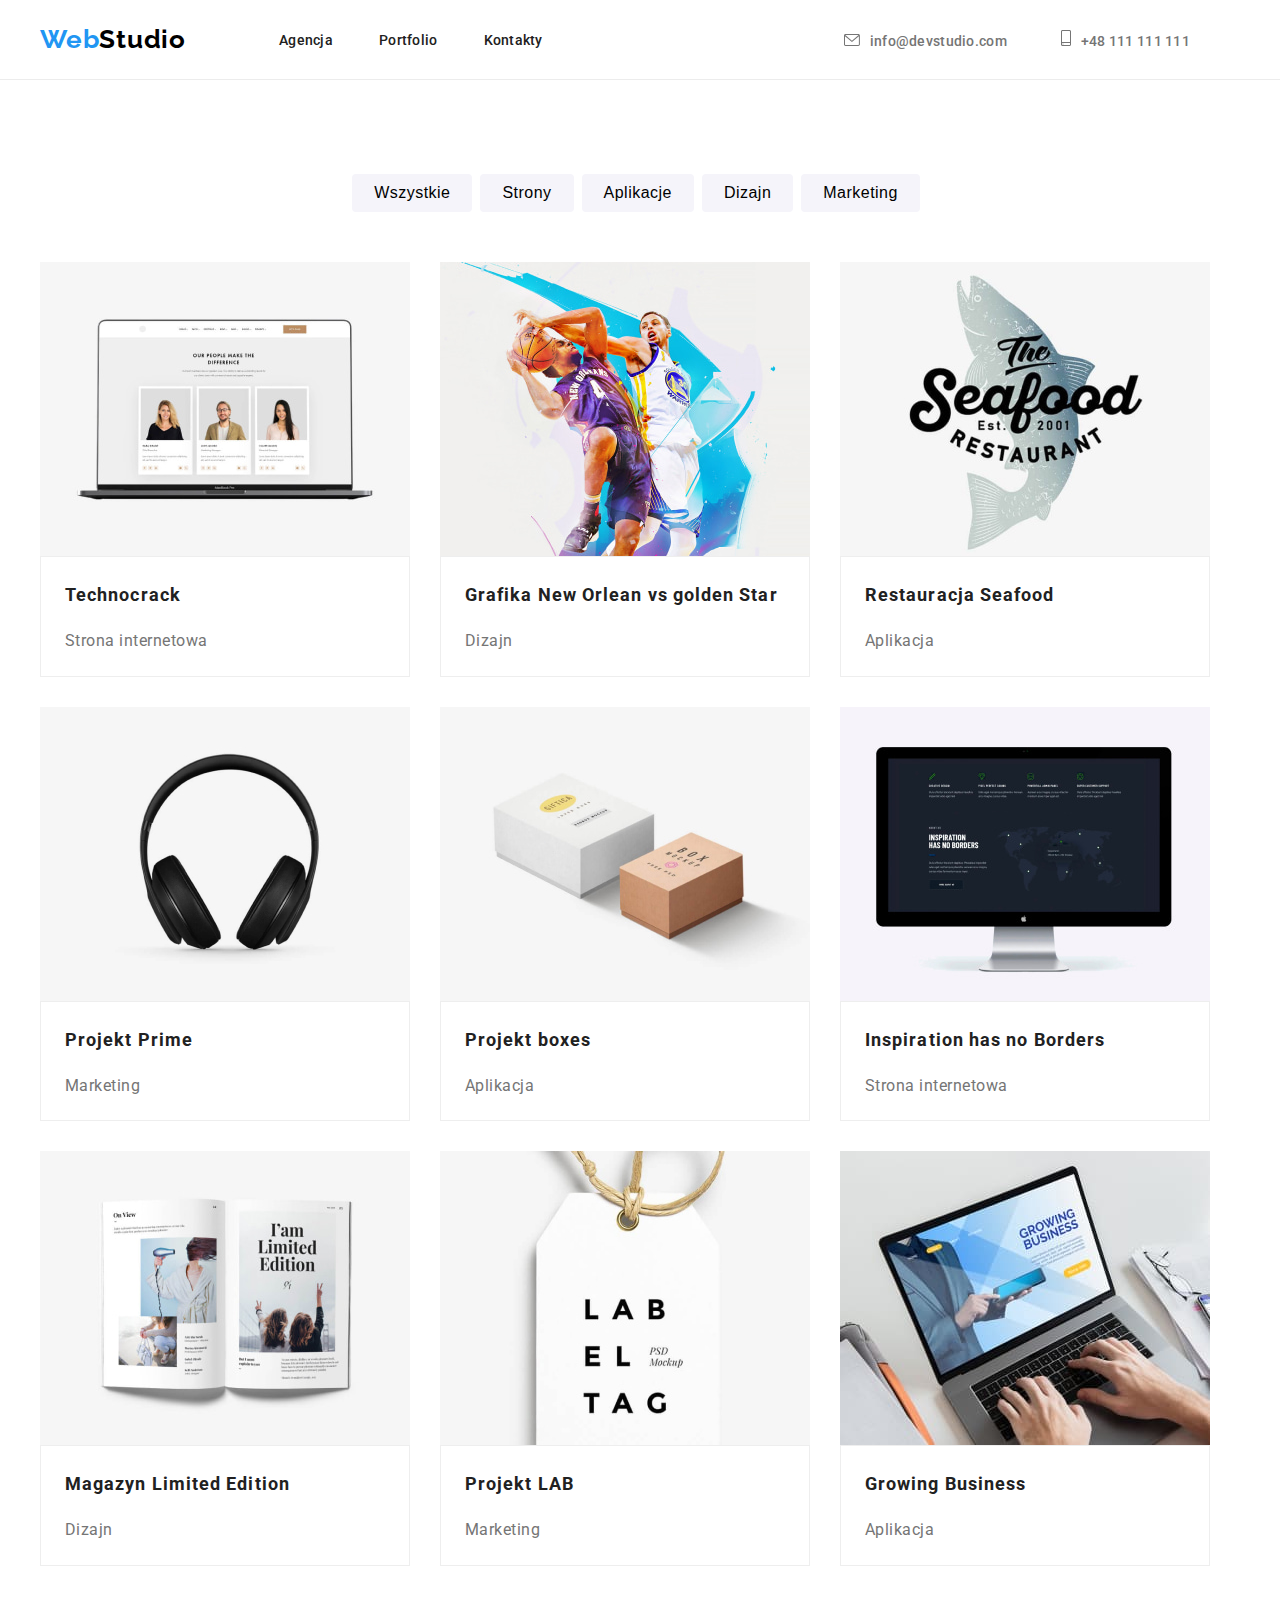
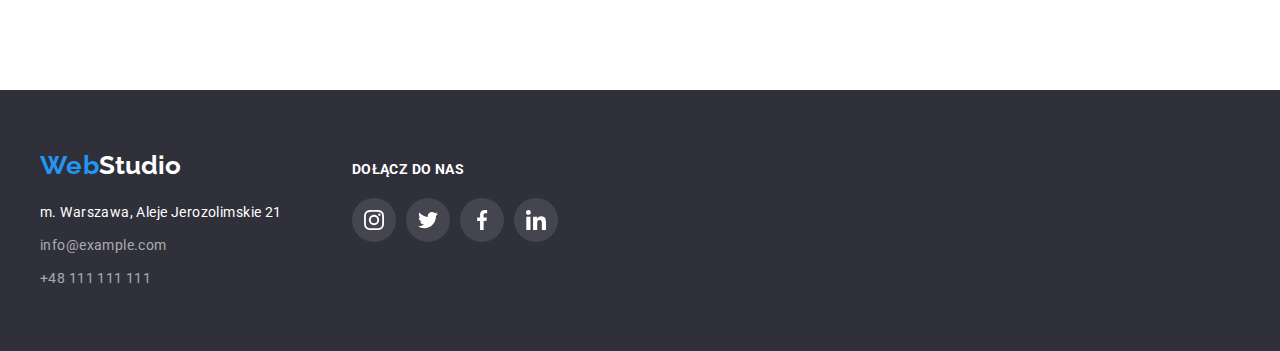
==== commit c30c9915: "index first ver" ====
--- a/portfolio.html
+++ b/portfolio.html
@@ -36,7 +36,7 @@
 <li class="menu-contact-item">
 <a href="mailto:info@devstudio.com" class="menu-contact-link">
 <svg class="menu-icon" width="16" height="12">
-    <use href=".icons.svg#icon-envelope"></use>
+    <use href="./images/icons.svg#icon-envelope"></use>
 </svg>info@devstudio.com</a>
 </li>
 
@@ -161,7 +161,7 @@
         </ul>
     </address>
             </div>
-            <div class="join">
+            <div class="footer-join">
     <h3 class="footer-social-title">DOŁĄCZ DO NAS</h3>
     <ul class="footer-social-container list">
         <li class="footer-social-icons">
--- a/css/styles.css
+++ b/css/styles.css
@@ -274,7 +274,8 @@
 0px 2px 1px rgba(0, 0, 0, 0.2);
 border-radius: 0px 0px 4px 4px;
 padding-top: 30px;
-padding-bottom: 30px
+padding-bottom: 30px;
+height: 168px
 }
 
 .index-team-name {
@@ -297,6 +298,24 @@
    color: var(--second-line-color)
 }
 
+.social-media-container {
+margin-left: 30px;
+margin-top: -80px;
+display: flex;
+align-items: center;
+justify-content: center;
+}
+
+.social-link {
+fill: rgba(175, 177, 184, 1)
+}
+
+.social-link:hover,
+.social-link:focus {
+   color: var(--main-background);
+   background-color: var(--focus-color);
+   border-radius: 50%;
+}
 /* buttons, img, portfolio ======================*/ 
 
 .paragraph-portfolio {
@@ -356,9 +375,15 @@
 }
 .figcaption-item {
    padding: 20px 24px;
-   border-right: 1px solid #eeeeee;
-   border-bottom: 1px solid #eeeeee;
-   border-left: 1px solid #eeeeee;
+   border: 1px solid #eeeeee;
+   
+}
+
+.figcaption-item:hover,
+.figcaption-item:focus {
+box-shadow: 1px 4px 6px 0px rgba(0, 0, 0, 0.16);
+box-shadow: 0px 4px 4px 0px rgba(0, 0, 0, 0.06);
+box-shadow: 0px 1px 1px 0px rgba(0, 0, 0, 0.12);
 }
 
 .figcaption-title {
